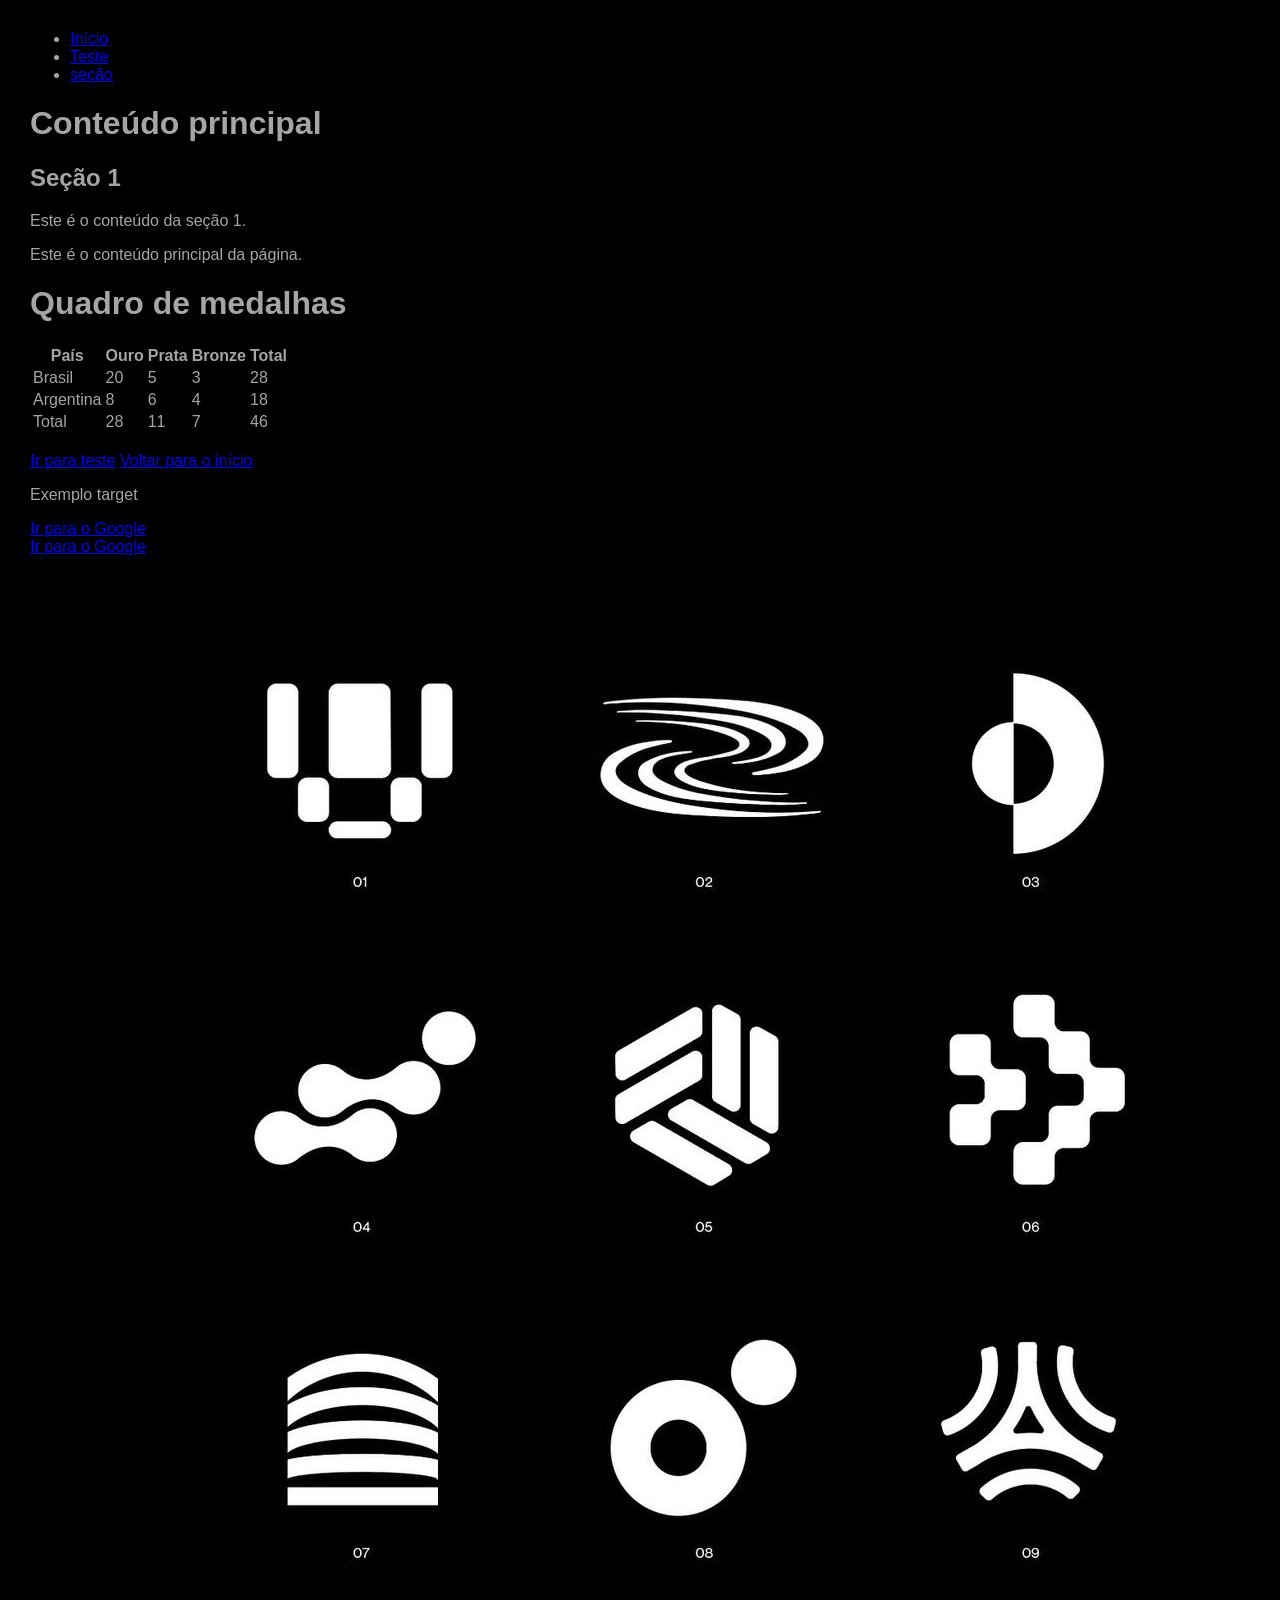
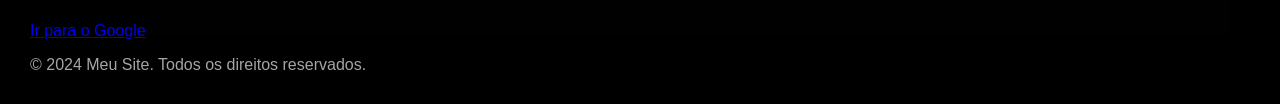
==== index.html @ 58c5a509 "feat: adicionando novos itens da aula" ====
<!-- <!DOCTYPE html>
<html lang="en">
<head>
    <meta charset="UTF-8">
    <meta name="viewport" content="width=device-width, initial-scale=1.0">
    <link rel="stylesheet" href="style.css">
    <title>Document</title>
</head>
<body>
    <h1>Hello, World!</h1>
    <p>This is a simple HTML document.</p>
    <h2>List of Items</h2>
    <h3>Fruits</h3>
    <h4>Apples</h4>
    <h5>Bananas</h5>
    <h6>Oranges</h6>

    <p>
        primeira linha
        <br>
        segunda linha
    </p>
    <p>
        <strong>Texto em negrito</strong><br>
        <em>Texto em itálico</em><br>
        <u>Texto sublinhado</u><br>
        <b>Texto em negrito com a tag b</b>
    </p>

    <table>
        <thead>
            <tr>
                <th>Nome</th>
                <th>Idade</th>
                <th>Cidade</th>
            </tr>
        </thead>
        <tbody>
            <tr>
                <td>João</td>
                <td>25</td>
                <td>São Paulo</td>
            </tr>
            <tr>
                <td>Maria</td>
                <td>30</td>
                <td>Rio de Janeiro</td>
            </tr>
        </tbody>
    </table>
</body>
</html> -->
<!DOCTYPE html>
<html lang="en">
<head>
    <meta charset="UTF-8">
    <meta name="viewport" content="width=device-width, initial-scale=1.0">
    <favicon rel="icon" type="image/png" href="favicon.png">
    <link rel="stylesheet" href="style.css">
    <title>Document</title>
    <nav>
        <ul>
            <li><a href="index.html">Início</a></li>
            <li><a href="teste.html">Teste</a></li>
            <li><a href=#1>seção</a></li>
        </ul>
    </nav>
</head>

<body>
    <main>
    <h1>Conteúdo principal</h1>
    <section id="1">
        <h2>Seção 1</h2>
        <p>Este é o conteúdo da seção 1.</p>
    </section>
    <p>Este é o conteúdo principal da página.</p>
    </main>
    <h1 id="inicio">Quadro de medalhas</h1>
    <table>
        <thead>
            <tr>
                <th>País</th>
                <th>Ouro</th>
                <th>Prata</th>
                <th>Bronze</th>
                <th>Total</th>
            </tr>
        </thead>
        <tbody>
            <tr>
                <td>Brasil</td>
                <td>20</td>
                <td>5</td>
                <td>3</td>
                <td>28</td>
            </tr>
            <tr>
                <td>Argentina</td>
                <td>8</td>
                <td>6</td>
                <td>4</td>
                <td>18</td>
            </tr>
        </tbody>
        <tfoot>
            <tr>
                <td>Total</td>
                <td>28</td>
                <td>11</td>
                <td>7</td>
                <td>46</td>
            </tr>
    </table>
    <br>
    <a href="teste.html">Ir para teste</a>
    <a href="#inicio">Voltar para o início</a>
    <br>
    <p>Exemplo target</p>
    <a href="https://www.google.com" target="_blank">Ir para o Google</a>

    <br>
    <a href="https://www.google.com" target="_parent">Ir para o Google</a>
    
    <br>
    <a href="https://www.google.com" target="_top">Ir para o Google</a>
    <img src="a.webp" alt="Descrição da imagem">

    <footer>
    <p>© 2024 Meu Site. Todos os direitos reservados.</p>
    </footer>

</body>
</html>
---- style.css ----
body {
    font-family: Arial, sans-serif;
    margin: 30px;
    padding: 0;
    background-color: #000000;
    color: #a5a5a5;
}
---- style.css ----
body {
    font-family: Arial, sans-serif;
    margin: 30px;
    padding: 0;
    background-color: #000000;
    color: #a5a5a5;
}
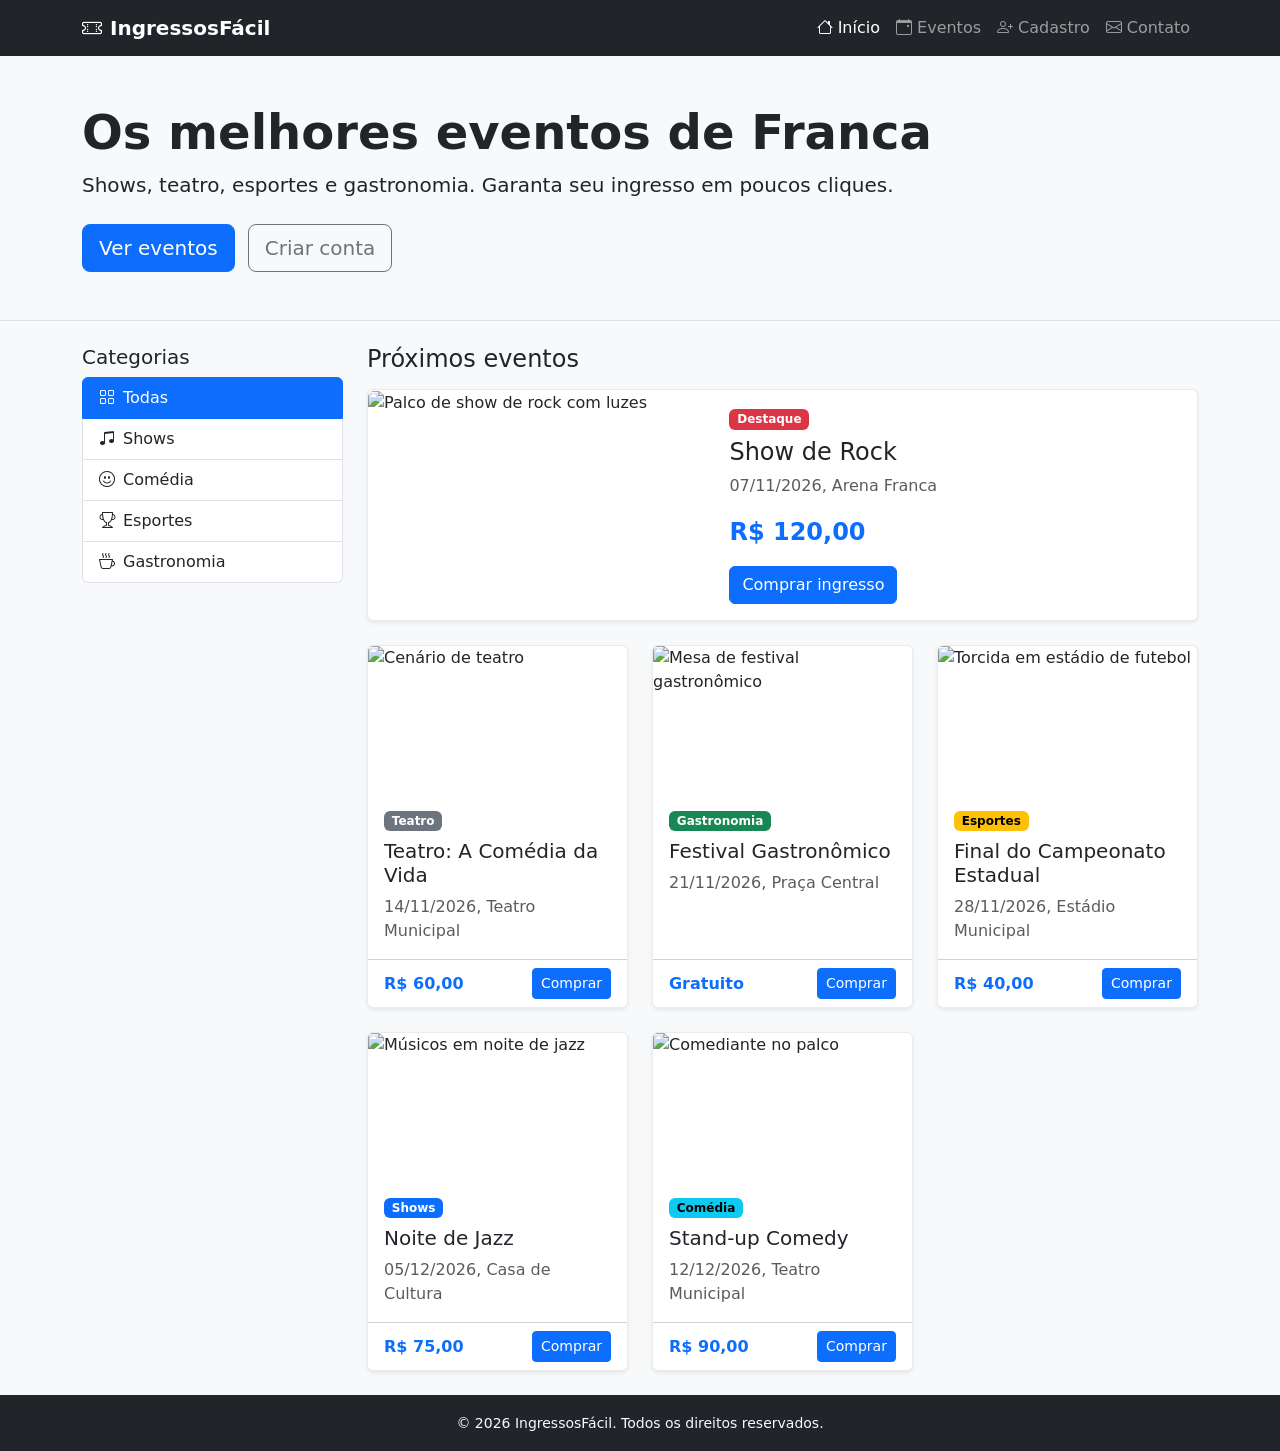
==== commit 59856732: "feat: adiciona validacao com JavaScript no formulario de cadastro do IngressosFacil e prepara GitHub" ====
--- a/index.html
+++ b/index.html
@@ -1,134 +1,27 @@
-<!-- <!DOCTYPE html>
-<html lang="en">
+<!DOCTYPE html>
+<html lang="pt-BR">
 <head>
     <meta charset="UTF-8">
     <meta name="viewport" content="width=device-width, initial-scale=1.0">
-    <link rel="stylesheet" href="style.css">
-    <title>Document</title>
+    <meta http-equiv="refresh" content="0; url=exemplo-bootstrap/index.html">
+    <title>IngressosFácil - Redirecionando...</title>
+    <link href="https://cdn.jsdelivr.net/npm/bootstrap@5.3.8/dist/css/bootstrap.min.css" rel="stylesheet" integrity="sha384-sRIl4kxILFvY47J16cr9ZwB07vP4J8+LH7qKQnuqkuIAvNWLzeN8tE5YBujZqJLB" crossorigin="anonymous">
+    <script>
+        window.location.replace("exemplo-bootstrap/index.html");
+    </script>
 </head>
-<body>
-    <h1>Hello, World!</h1>
-    <p>This is a simple HTML document.</p>
-    <h2>List of Items</h2>
-    <h3>Fruits</h3>
-    <h4>Apples</h4>
-    <h5>Bananas</h5>
-    <h6>Oranges</h6>
-
-    <p>
-        primeira linha
-        <br>
-        segunda linha
-    </p>
-    <p>
-        <strong>Texto em negrito</strong><br>
-        <em>Texto em itálico</em><br>
-        <u>Texto sublinhado</u><br>
-        <b>Texto em negrito com a tag b</b>
-    </p>
-
-    <table>
-        <thead>
-            <tr>
-                <th>Nome</th>
-                <th>Idade</th>
-                <th>Cidade</th>
-            </tr>
-        </thead>
-        <tbody>
-            <tr>
-                <td>João</td>
-                <td>25</td>
-                <td>São Paulo</td>
-            </tr>
-            <tr>
-                <td>Maria</td>
-                <td>30</td>
-                <td>Rio de Janeiro</td>
-            </tr>
-        </tbody>
-    </table>
+<body class="d-flex align-items-center justify-content-center vh-100 bg-light text-center">
+    <div class="card p-4 shadow-sm" style="max-width: 480px;">
+        <h1 class="h4 fw-bold mb-3">IngressosFácil</h1>
+        <p class="text-secondary mb-3">Redirecionando para a página principal do projeto...</p>
+        <div>
+            <a href="exemplo-bootstrap/index.html" class="btn btn-primary">
+                Acessar IngressosFácil
+            </a>
+            <a href="exemplo-bootstrap/cadastro.html" class="btn btn-outline-secondary ms-2">
+                Ir para o Cadastro
+            </a>
+        </div>
+    </div>
 </body>
-</html> -->
-<!DOCTYPE html>
-<html lang="en">
-<head>
-    <meta charset="UTF-8">
-    <meta name="viewport" content="width=device-width, initial-scale=1.0">
-    <favicon rel="icon" type="image/png" href="favicon.png">
-    <link rel="stylesheet" href="style.css">
-    <title>Document</title>
-    <nav>
-        <ul>
-            <li><a href="index.html">Início</a></li>
-            <li><a href="teste.html">Teste</a></li>
-            <li><a href=#1>seção</a></li>
-        </ul>
-    </nav>
-</head>
-
-<body>
-    <main>
-    <h1>Conteúdo principal</h1>
-    <section id="1">
-        <h2>Seção 1</h2>
-        <p>Este é o conteúdo da seção 1.</p>
-    </section>
-    <p>Este é o conteúdo principal da página.</p>
-    </main>
-    <h1 id="inicio">Quadro de medalhas</h1>
-    <table>
-        <thead>
-            <tr>
-                <th>País</th>
-                <th>Ouro</th>
-                <th>Prata</th>
-                <th>Bronze</th>
-                <th>Total</th>
-            </tr>
-        </thead>
-        <tbody>
-            <tr>
-                <td>Brasil</td>
-                <td>20</td>
-                <td>5</td>
-                <td>3</td>
-                <td>28</td>
-            </tr>
-            <tr>
-                <td>Argentina</td>
-                <td>8</td>
-                <td>6</td>
-                <td>4</td>
-                <td>18</td>
-            </tr>
-        </tbody>
-        <tfoot>
-            <tr>
-                <td>Total</td>
-                <td>28</td>
-                <td>11</td>
-                <td>7</td>
-                <td>46</td>
-            </tr>
-    </table>
-    <br>
-    <a href="teste.html">Ir para teste</a>
-    <a href="#inicio">Voltar para o início</a>
-    <br>
-    <p>Exemplo target</p>
-    <a href="https://www.google.com" target="_blank">Ir para o Google</a>
-
-    <br>
-    <a href="https://www.google.com" target="_parent">Ir para o Google</a>
-    
-    <br>
-    <a href="https://www.google.com" target="_top">Ir para o Google</a>
-    <img src="a.webp" alt="Descrição da imagem">
-
-    <footer>
-    <p>© 2024 Meu Site. Todos os direitos reservados.</p>
-    </footer>
-
-</body>
-</html>+</html>
